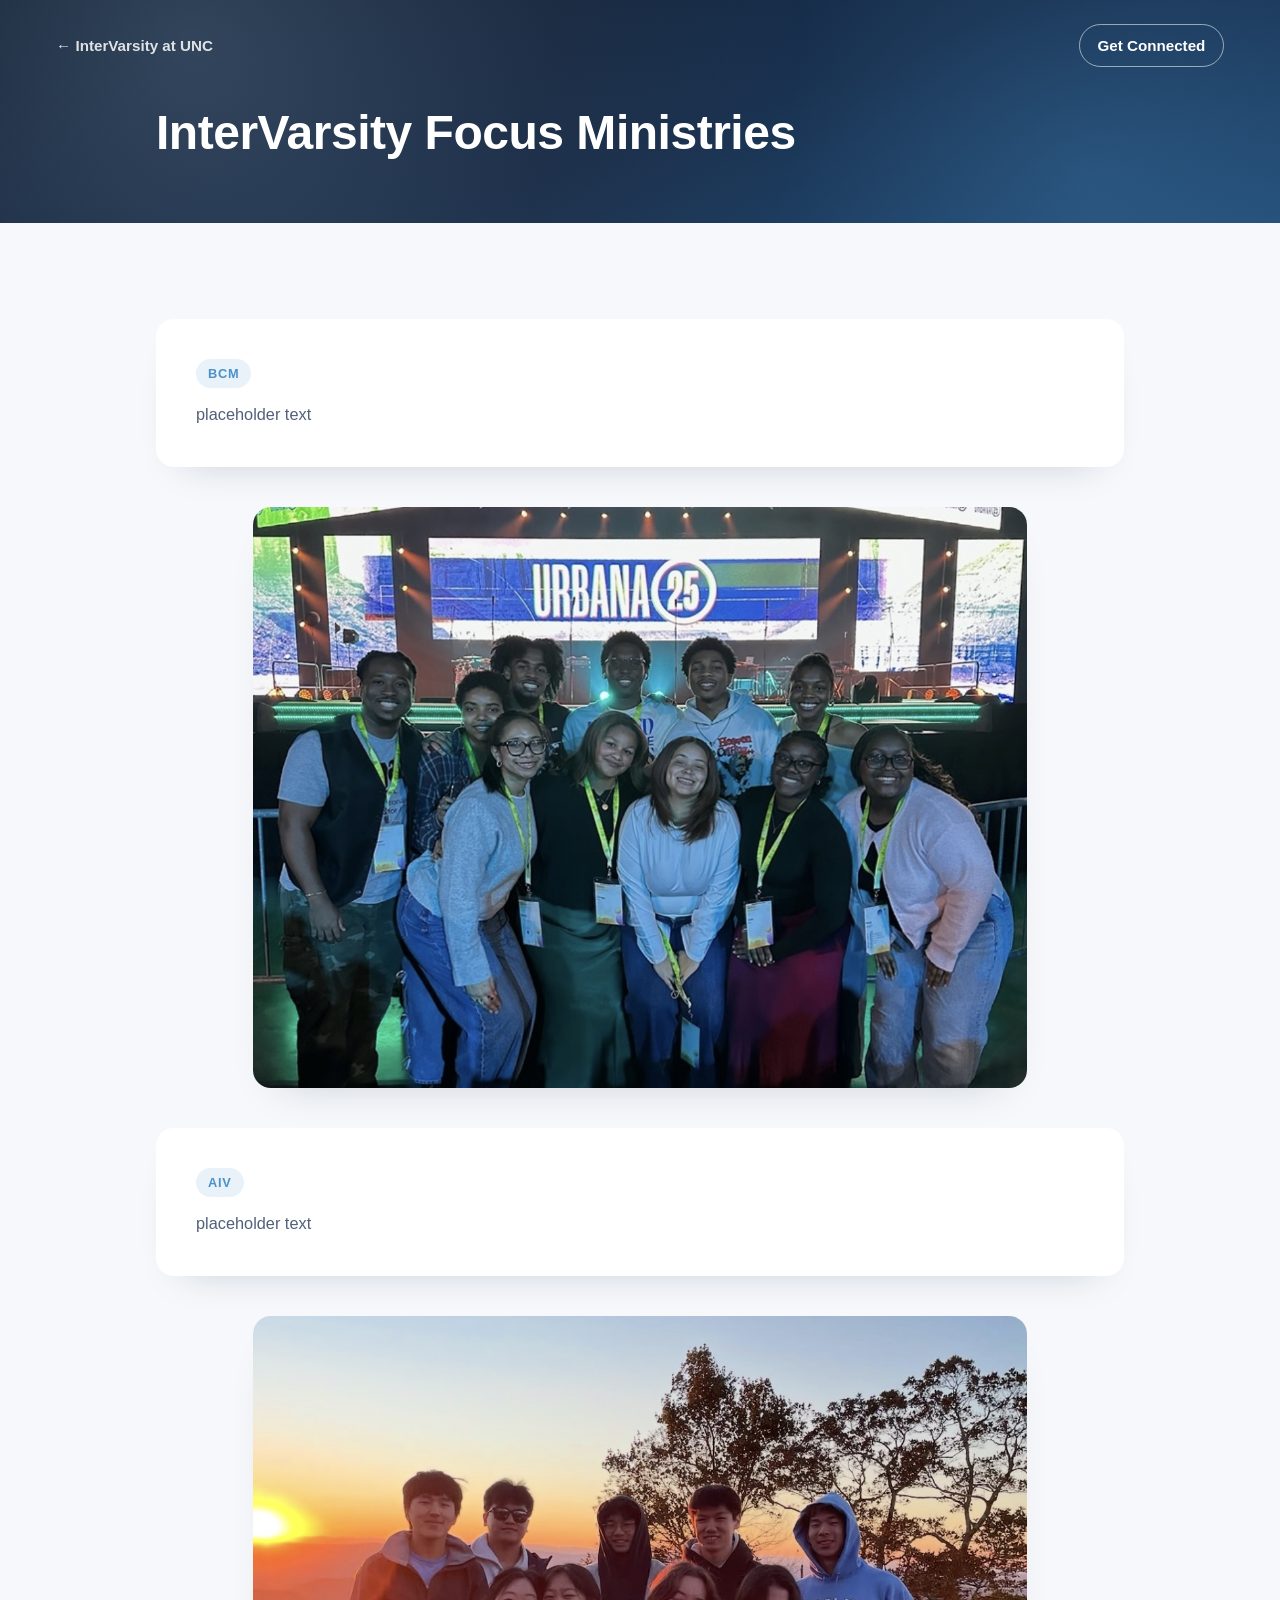
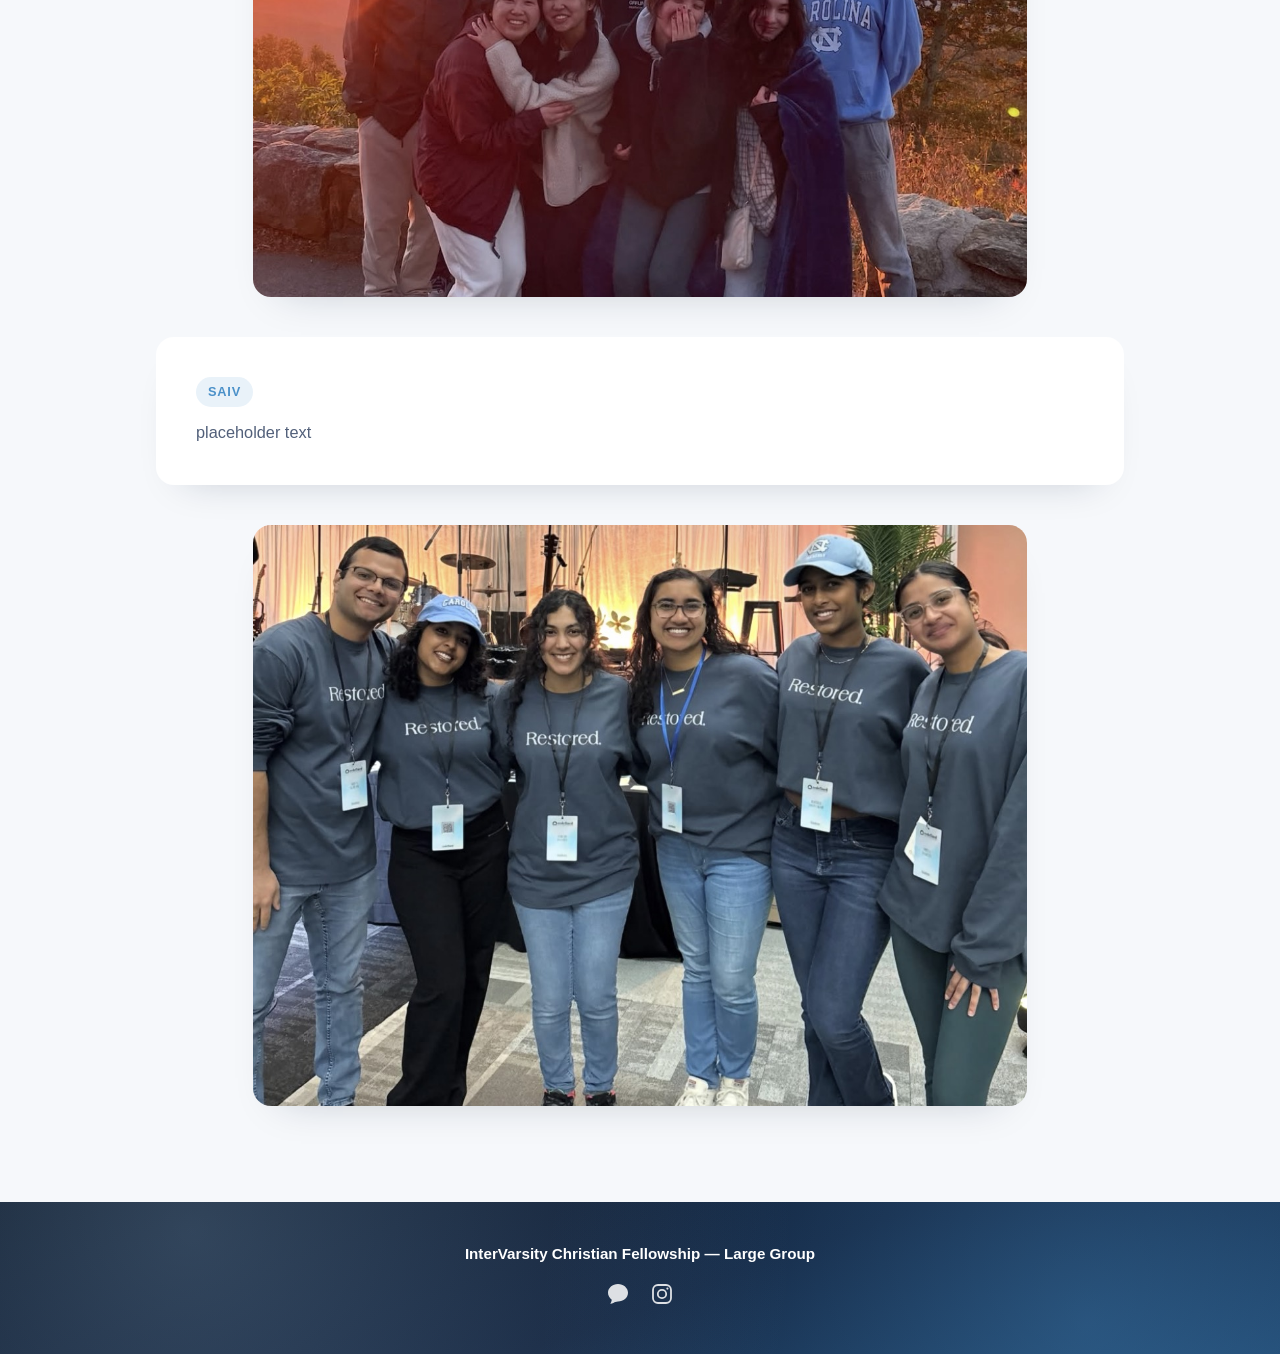
==== focus-ministries.html @ 2ed1f2e0 "add focus ministries" ====
<!DOCTYPE html>
<html lang="en">
<head>
<meta charset="UTF-8">
<meta name="viewport" content="width=device-width, initial-scale=1.0">
<title>Large Group &middot; InterVarsity at UNC</title>
<meta name="description" content="Large Group at InterVarsity at UNC.">
<link rel="stylesheet" href="styles.css">
</head>
<body>

<header class="page-header">
  <div class="hero-bg" aria-hidden="true"></div>
  <nav class="hero-nav">
    <a class="back-link" href="index.html">&larr; InterVarsity at UNC</a>
    <a class="nav-cta" href="https://forms.gle/jEwsUKSx9s3a9Z9p7" target="_blank" rel="noopener noreferrer">Get Connected</a>
  </nav>
  <div class="page-header-content">
    <h1>InterVarsity Focus Ministries</h1>
  </div>
</header>

<main id="main">

  <section class="split" id="what">
    <div class="split-card reveal">
      <h2 class="tag">BCM</h2>
      <p>placeholder text</p>
    </div>
    <div class="split-card split-card-media reveal">
      <img class="img" src="images/BCM_urbana.png" alt="BCM">
    </div>
    <div class="split-card reveal">
      <h2 class="tag">AIV</h2>
      <p>placeholder text</p>
    </div>
    <div class="split-card split-card-media reveal">
      <img class="img" src="images/AIV.png" alt="AIV">
    </div>

    <div class="split-card reveal">
      <h2 class="tag">SAIV</h2>
      <p>placeholder text</p>
    </div>
    <div class="split-card split-card-media reveal">
      <img class="img" src="images/SAIV_temp.png" alt="SAIV">
    </div>
  </section>

</main>

<footer class="site-footer">
  <div class="site-footer-bg" aria-hidden="true"></div>
  <p>InterVarsity Christian Fellowship &mdash; Large Group</p>
  <div class="site-footer-social">
    <a href="https://groupme.com/join_group/44643559/pzrvsnyl" target="_blank" rel="noopener noreferrer" aria-label="GroupMe">
      <svg viewBox="0 0 24 24" width="24" height="24" fill="currentColor" aria-hidden="true"><path d="M12 2C6.48 2 2 5.94 2 10.8c0 2.77 1.46 5.24 3.75 6.86-.12.98-.45 2.36-1.32 3.7-.13.2.03.45.26.4 1.94-.44 3.4-1.24 4.3-1.85A11.6 11.6 0 0 0 12 19.6c5.52 0 10-3.94 10-8.8S17.52 2 12 2z"/></svg>
    </a>
    <a href="https://www.instagram.com/unc_intervarsity?igsh=MTRnNTh1M2J2ZXZsbg==" target="_blank" rel="noopener noreferrer" aria-label="Instagram">
      <svg viewBox="0 0 24 24" width="24" height="24" fill="none" stroke="currentColor" stroke-width="1.8" aria-hidden="true"><rect x="3" y="3" width="18" height="18" rx="5"/><circle cx="12" cy="12" r="4.2"/><circle cx="17.4" cy="6.6" r="1.1" fill="currentColor" stroke="none"/></svg>
    </a>
  </div>
</footer>

<script src="script.js"></script>
</body>
</html>
---- styles.css ----
:root {
  --navy: #10203a;
  --navy-deep: #081426;
  --blue: #4b91c9;
  --blue-light: #a8cdea;
  --ink: #14213a;
  --paper: #f6f8fb;
  --white: #ffffff;
  --muted: #52607a;
  --radius: 18px;
  --max-width: 1080px;
  font-size: 16px;
}

* { box-sizing: border-box; }

html { scroll-behavior: smooth; }

body {
  margin: 0;
  font-family: -apple-system, "Segoe UI", Roboto, Helvetica, Arial, sans-serif;
  color: var(--ink);
  background: var(--paper);
  line-height: 1.55;
}

h1, h2 { font-weight: 800; letter-spacing: -0.01em; margin: 0; }

p { margin: 0; }

.skip-link {
  position: absolute;
  left: -999px;
  top: 0;
  background: var(--white);
  color: var(--navy);
  padding: 0.6rem 1rem;
  border-radius: 0 0 8px 0;
  z-index: 100;
}
.skip-link:focus {
  left: 0;
}

/* ---------- Hero ---------- */

.hero {
  position: relative;
  min-height: 100vh;
  display: flex;
  flex-direction: column;
  color: var(--white);
  overflow: hidden;
}

.hero-bg {
  position: absolute;
  inset: 0;
  z-index: -1;
  background:
    radial-gradient(circle at 15% 20%, rgba(168, 205, 234, 0.25), transparent 55%),
    radial-gradient(circle at 85% 80%, rgba(75, 145, 201, 0.35), transparent 50%),
    linear-gradient(160deg, var(--navy-deep) 0%, var(--navy) 55%, #1c4066 100%);
}

.hero-nav {
  display: flex;
  align-items: center;
  justify-content: space-between;
  padding: 1.5rem clamp(1.25rem, 5vw, 3.5rem);
}

.back-link {
  color: var(--white);
  text-decoration: none;
  font-weight: 600;
  font-size: 0.95rem;
  opacity: 0.85;
  transition: opacity 0.2s ease;
}
.back-link:hover,
.back-link:focus-visible {
  opacity: 1;
  text-decoration: underline;
}

.hero-nav-end {
  justify-content: flex-end;
}

.nav-cta {
  color: var(--white);
  text-decoration: none;
  font-weight: 600;
  font-size: 0.95rem;
  padding: 0.55rem 1.1rem;
  border: 1.5px solid rgba(255, 255, 255, 0.55);
  border-radius: 999px;
  transition: background 0.2s ease, border-color 0.2s ease;
}
.nav-cta:hover,
.nav-cta:focus-visible {
  background: rgba(255, 255, 255, 0.12);
  border-color: var(--white);
}

.btn.nav-cta {
  font-size: 1.05rem;
  padding: 0.9rem 1.75rem;
}

.hero-content {
  flex: 1;
  display: flex;
  flex-direction: column;
  justify-content: center;
  align-items: center;
  text-align: center;
  max-width: var(--max-width);
  width: 100%;
  margin: 0 auto;
  padding: 0 clamp(1.25rem, 5vw, 3.5rem);
  gap: 1.75rem;
}

.hero-kicker {
  font-size: 0.9rem;
  font-weight: 700;
  letter-spacing: 0.08em;
  text-transform: uppercase;
  color: var(--blue-light);
}

.hero h1 {
  font-size: clamp(2.4rem, 7vw, 4.6rem);
  line-height: 1.05;
}

.hero-buttons {
  display: flex;
  flex-direction: column;
  align-items: center;
  gap: 1rem;
  width: 100%;
  max-width: 11rem;
}

@media (min-width: 600px) {
  .hero-buttons {
    max-width: none;
  }
}

.hero-buttons-primary {
  display: flex;
  flex-direction: column;
  gap: 1rem;
  width: 100%;
}

@media (min-width: 600px) {
  .hero-buttons-primary {
    flex-direction: row;
    width: auto;
    justify-content: center;
  }
}

.btn {
  display: inline-flex;
  align-items: center;
  justify-content: center;
  min-height: 52px;
  min-width: 10.5rem;
  padding: 0.9rem 1.75rem;
  border-radius: 999px;
  font-weight: 700;
  font-size: 1.05rem;
  text-decoration: none;
  white-space: nowrap;
  transition: transform 0.2s ease, background 0.2s ease, border-color 0.2s ease;
}

.btn-primary {
  background: var(--blue);
  color: var(--white);
}
.btn-primary:hover,
.btn-primary:focus-visible {
  background: #5ea3dd;
  transform: translateY(-2px);
}

.btn-secondary {
  background: transparent;
  border: 1.5px solid rgba(255, 255, 255, 0.55);
  color: var(--white);
}
.btn-secondary:hover,
.btn-secondary:focus-visible {
  background: rgba(255, 255, 255, 0.12);
  border-color: var(--white);
  transform: translateY(-2px);
}

/* ---------- Page header (inner pages) ---------- */

.page-header {
  position: relative;
  color: var(--white);
  overflow: hidden;
  padding-bottom: clamp(2.5rem, 6vw, 4rem);
}

.page-header-compact {
  padding-bottom: clamp(1.5rem, 4vw, 2rem);
}

.page-header-content {
  max-width: var(--max-width);
  margin: 0 auto;
  padding: 1rem clamp(1.25rem, 5vw, 3.5rem) 0;
  display: flex;
  flex-direction: column;
  gap: 0.75rem;
}

.page-header-content h1 {
  font-size: clamp(2rem, 6vw, 3rem);
  line-height: 1.08;
}

/* ---------- Blank placeholder page ---------- */

.blank-main {
  min-height: 60vh;
  display: flex;
  align-items: center;
  justify-content: center;
  padding: 2rem clamp(1.25rem, 5vw, 3.5rem);
}

.blank-note {
  color: var(--muted);
  font-size: 1.1rem;
  text-align: center;
}

/* ---------- Split sections ---------- */

.split {
  max-width: var(--max-width);
  margin: 0 auto;
  padding: clamp(3rem, 8vw, 6rem) clamp(1.25rem, 5vw, 3.5rem);
  display: flex;
  flex-direction: column;
  gap: clamp(1.5rem, 4vw, 2.5rem);
}

.split-card {
  background: var(--white);
  border-radius: var(--radius);
  padding: clamp(1.75rem, 4vw, 2.5rem);
  box-shadow: 0 20px 40px -28px rgba(16, 32, 58, 0.25);
  display: flex;
  flex-direction: column;
  gap: 0.85rem;
}

.split-card-media {
  align-self: center;
  width: 80%;
  padding: 0;
  overflow: hidden;
  aspect-ratio: 4 / 3;
}

.split-card-media .img {
  display: block;
  width: 100%;
  height: 100%;
  object-fit: cover;
}

.tag {
  display: inline-block;
  font-size: 0.8rem;
  font-weight: 800;
  letter-spacing: 0.06em;
  text-transform: uppercase;
  color: var(--blue);
  background: rgba(75, 145, 201, 0.12);
  padding: 0.3rem 0.75rem;
  border-radius: 999px;
  width: fit-content;
}

.split-card p {
  color: var(--muted);
  font-size: 1.02rem;
}

/* ---------- Footer ---------- */

.site-footer {
  position: relative;
  overflow: hidden;
  color: var(--white);
  text-align: center;
  padding: 2.5rem 1.25rem 3rem;
}

.site-footer-bg {
  position: absolute;
  inset: 0;
  z-index: -1;
  background:
    radial-gradient(circle at 15% 20%, rgba(168, 205, 234, 0.25), transparent 55%),
    radial-gradient(circle at 85% 80%, rgba(75, 145, 201, 0.35), transparent 50%),
    linear-gradient(160deg, var(--navy-deep) 0%, var(--navy) 55%, #1c4066 100%);
}

.site-footer p {
  font-weight: 600;
  font-size: 0.95rem;
}

.site-footer-social {
  display: flex;
  justify-content: center;
  gap: 1.25rem;
  margin-top: 1rem;
}

.site-footer-social a {
  display: inline-flex;
  color: var(--white);
  opacity: 0.85;
  transition: opacity 0.2s ease, transform 0.2s ease;
}

.site-footer-social a:hover,
.site-footer-social a:focus-visible {
  opacity: 1;
  transform: translateY(-2px);
}


/* ---------- Reveal animation ---------- */

.reveal {
  opacity: 0;
  transform: translateY(18px);
  transition: opacity 0.6s ease, transform 0.6s ease;
}

.reveal.is-visible {
  opacity: 1;
  transform: translateY(0);
}

@media (prefers-reduced-motion: reduce) {
  html { scroll-behavior: auto; }
  .reveal { opacity: 1; transform: none; transition: none; }
  .btn:hover { transform: none; }
}
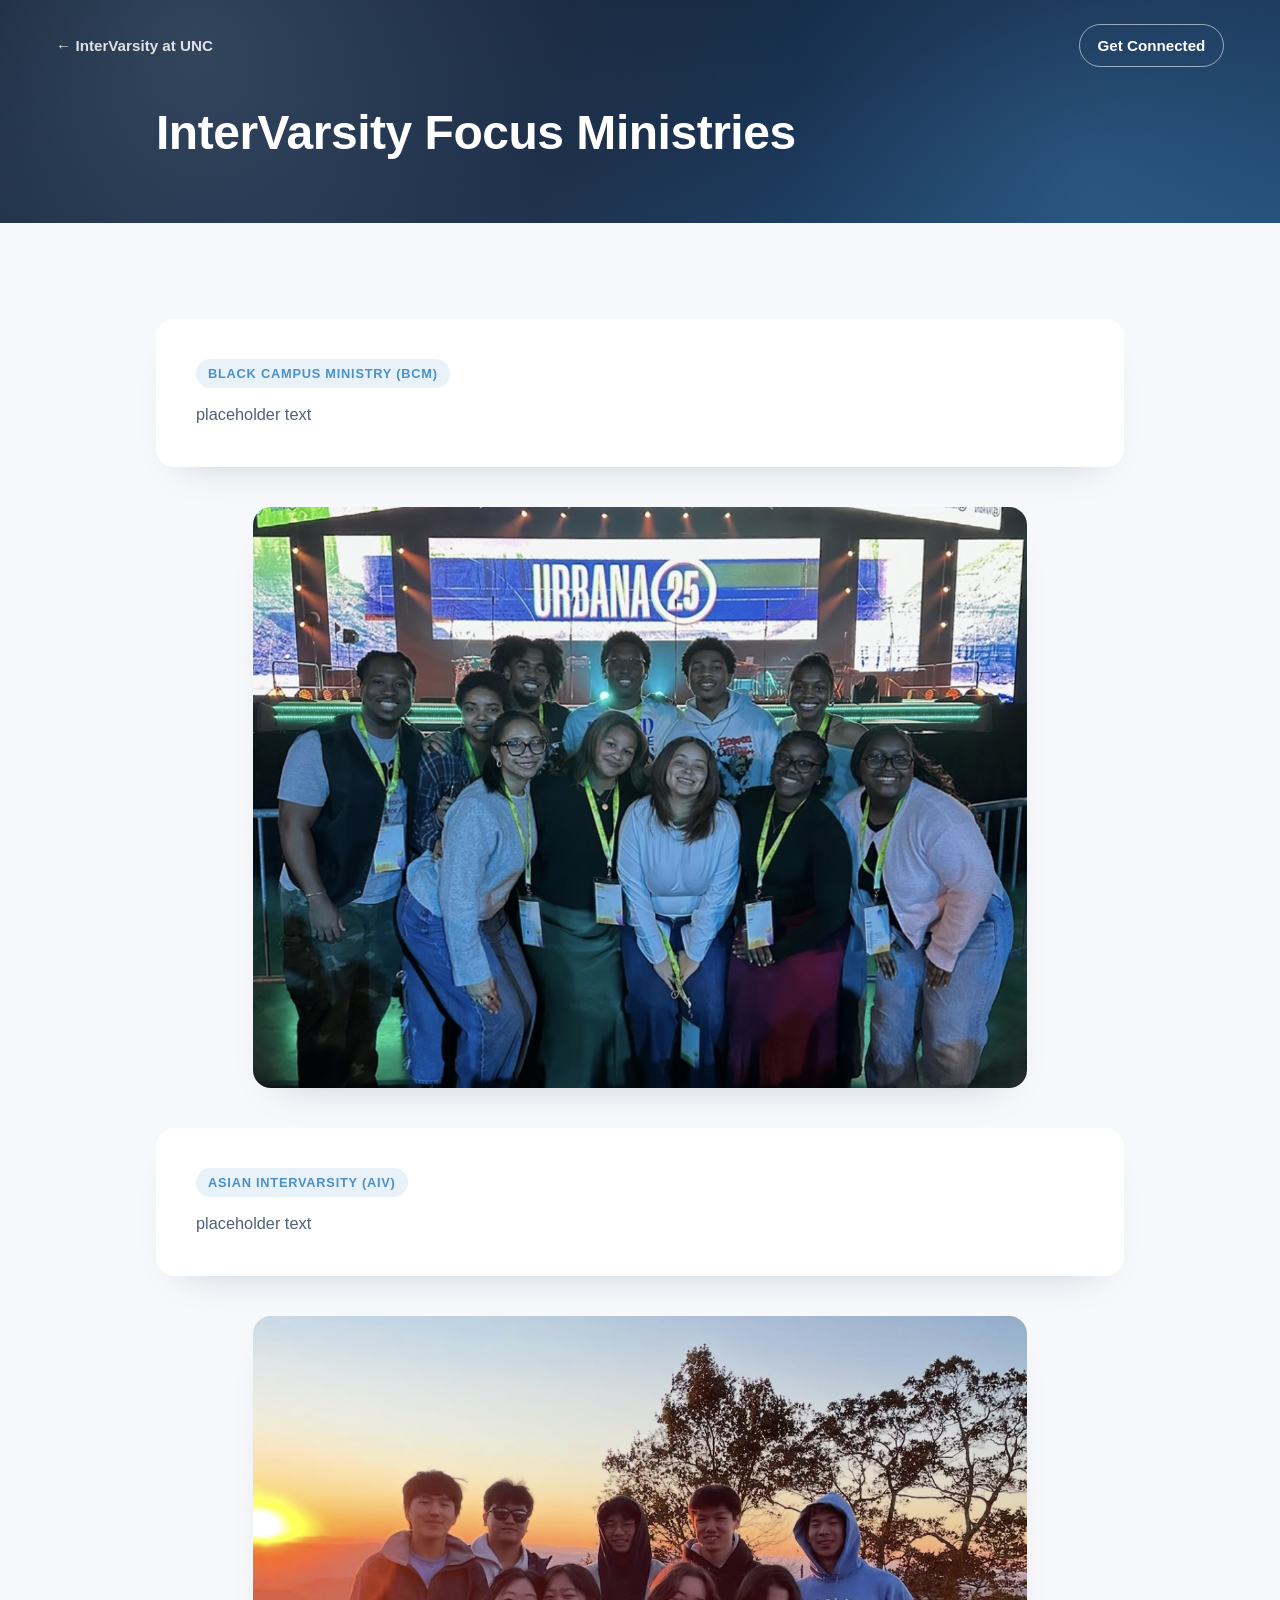
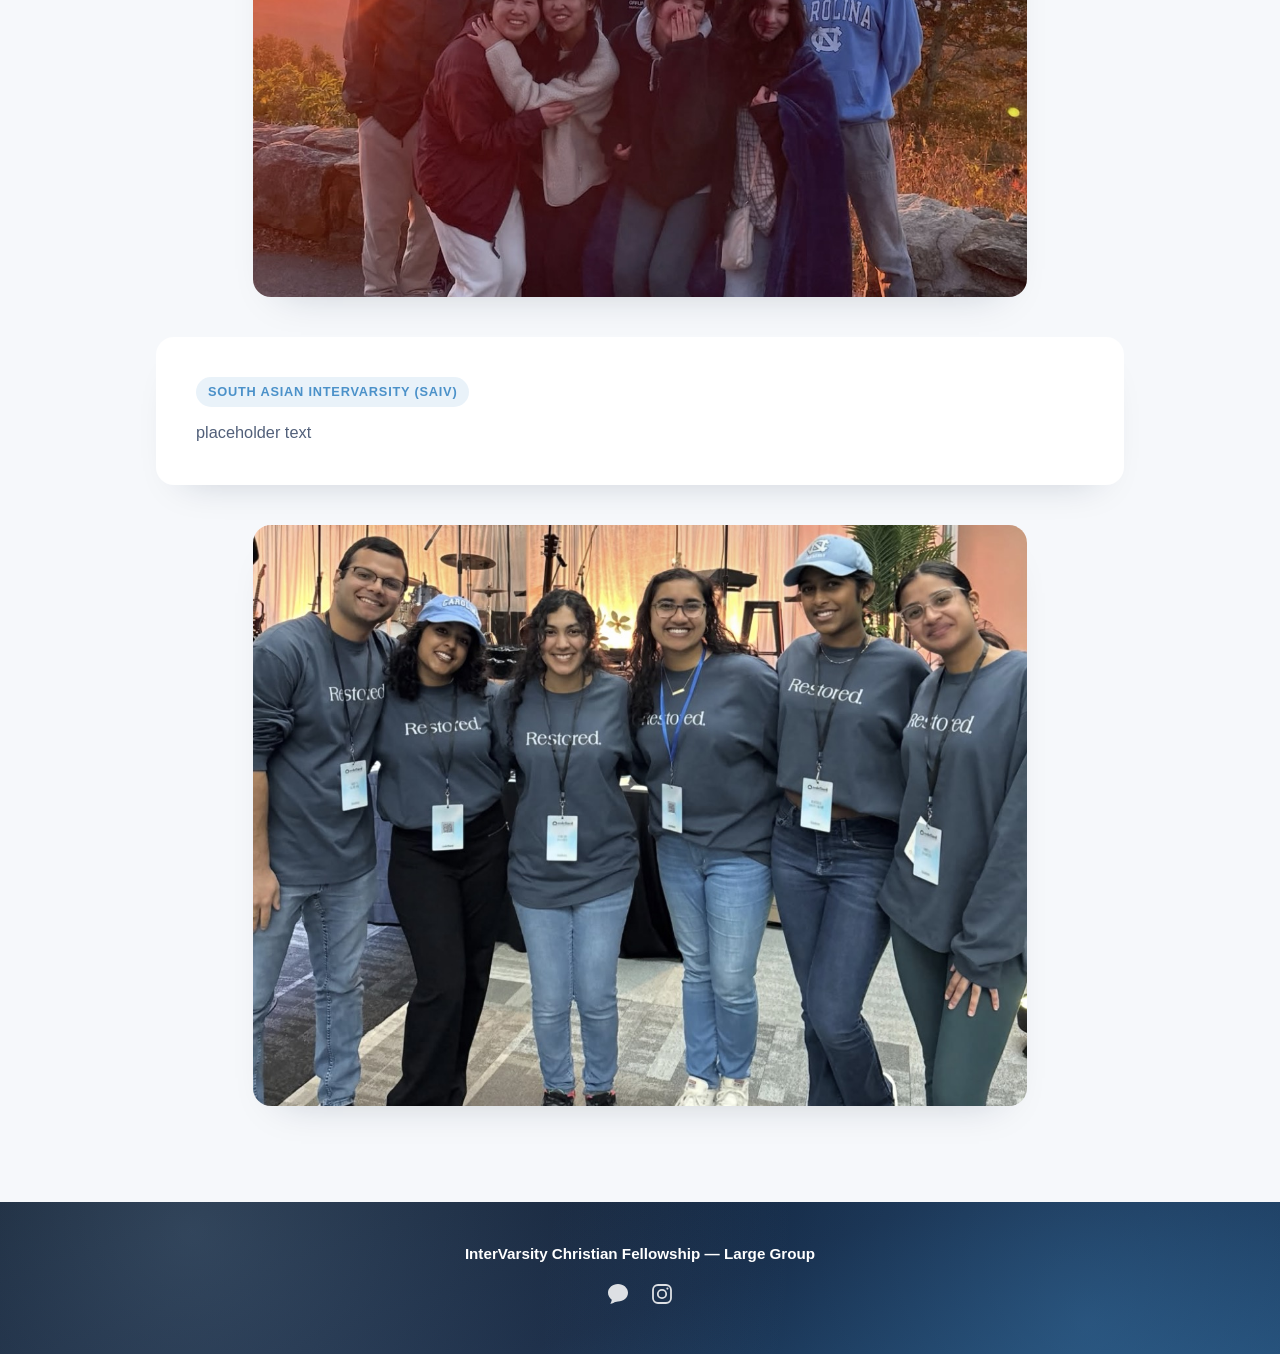
==== commit bb46b4a5: "updated focus ministry subtitles" ====
--- a/focus-ministries.html
+++ b/focus-ministries.html
@@ -24,14 +24,14 @@
 
   <section class="split" id="what">
     <div class="split-card reveal">
-      <h2 class="tag">BCM</h2>
+      <h2 class="tag">Black Campus Ministry (BCM)</h2>
       <p>placeholder text</p>
     </div>
     <div class="split-card split-card-media reveal">
       <img class="img" src="images/BCM_urbana.png" alt="BCM">
     </div>
     <div class="split-card reveal">
-      <h2 class="tag">AIV</h2>
+      <h2 class="tag">Asian InterVarsity (AIV)</h2>
       <p>placeholder text</p>
     </div>
     <div class="split-card split-card-media reveal">
@@ -39,7 +39,7 @@
     </div>
 
     <div class="split-card reveal">
-      <h2 class="tag">SAIV</h2>
+      <h2 class="tag">South Asian InterVarsity (SAIV)</h2>
       <p>placeholder text</p>
     </div>
     <div class="split-card split-card-media reveal">
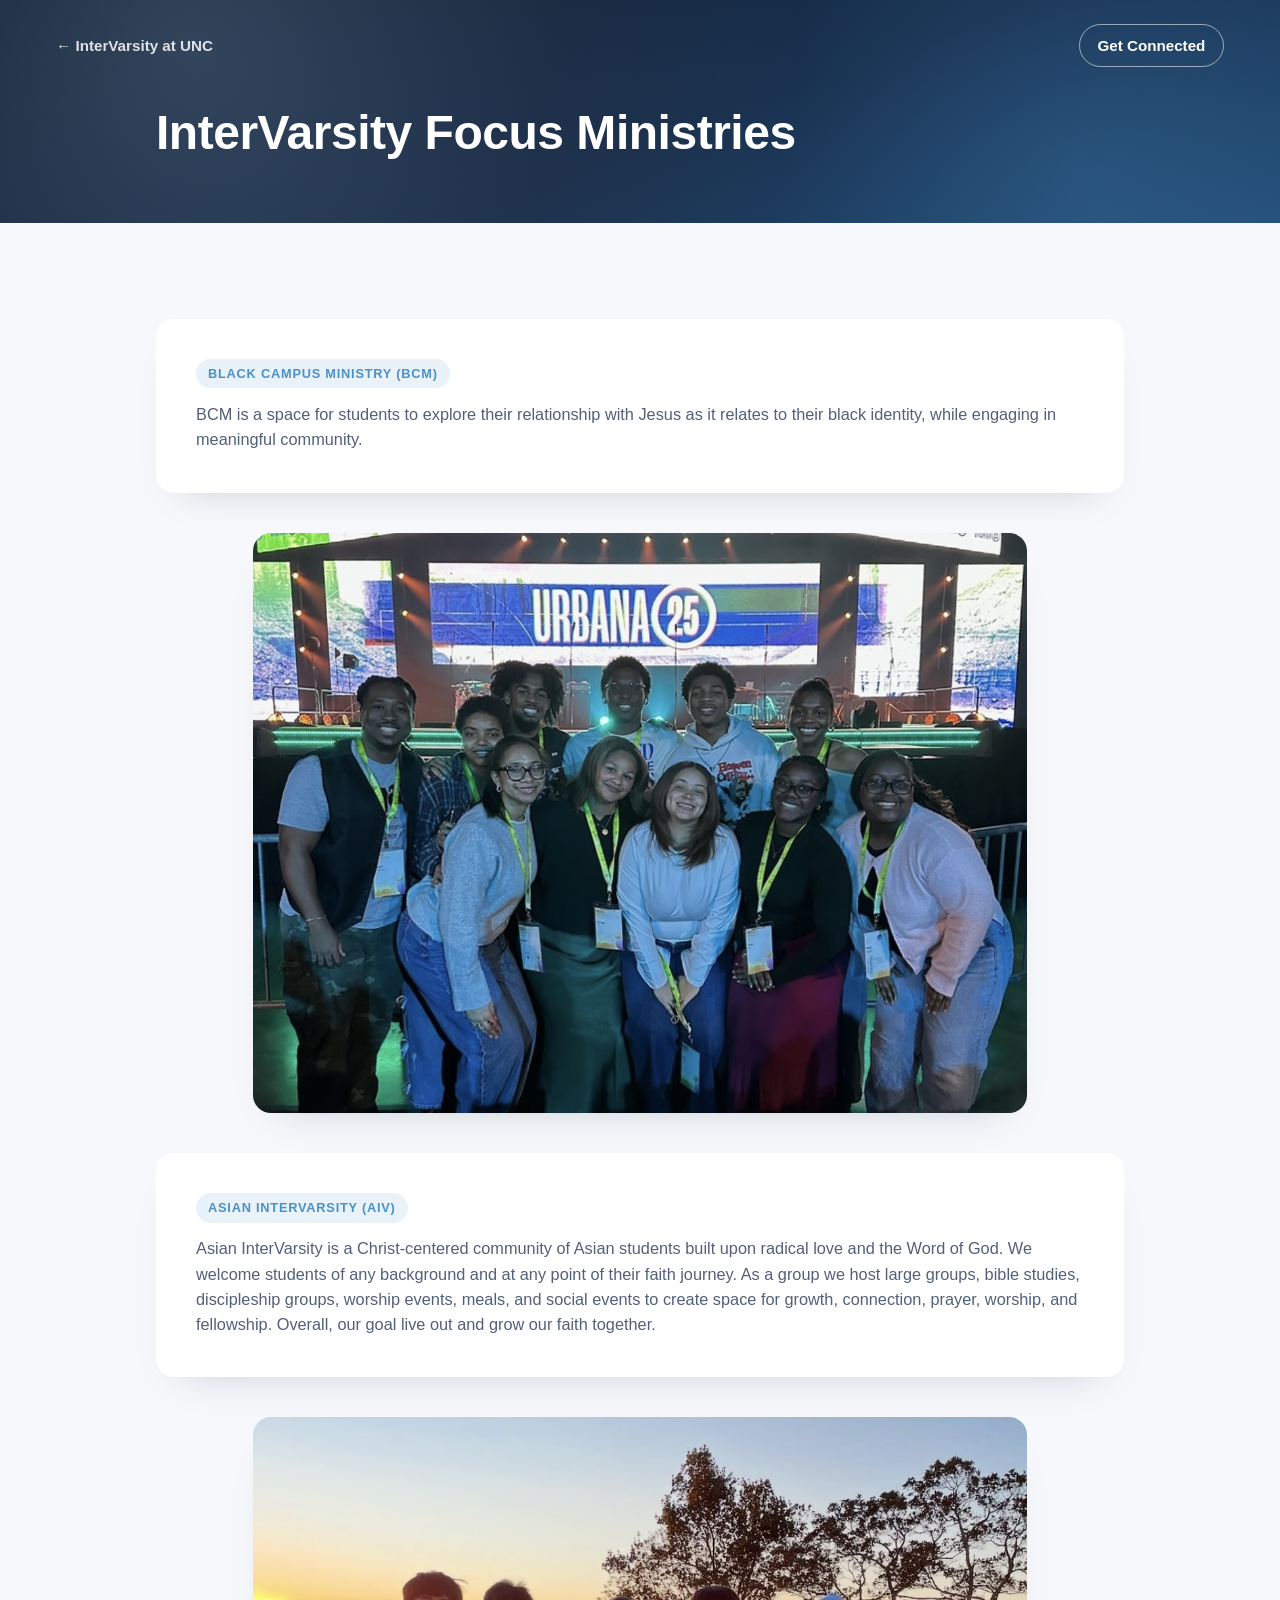
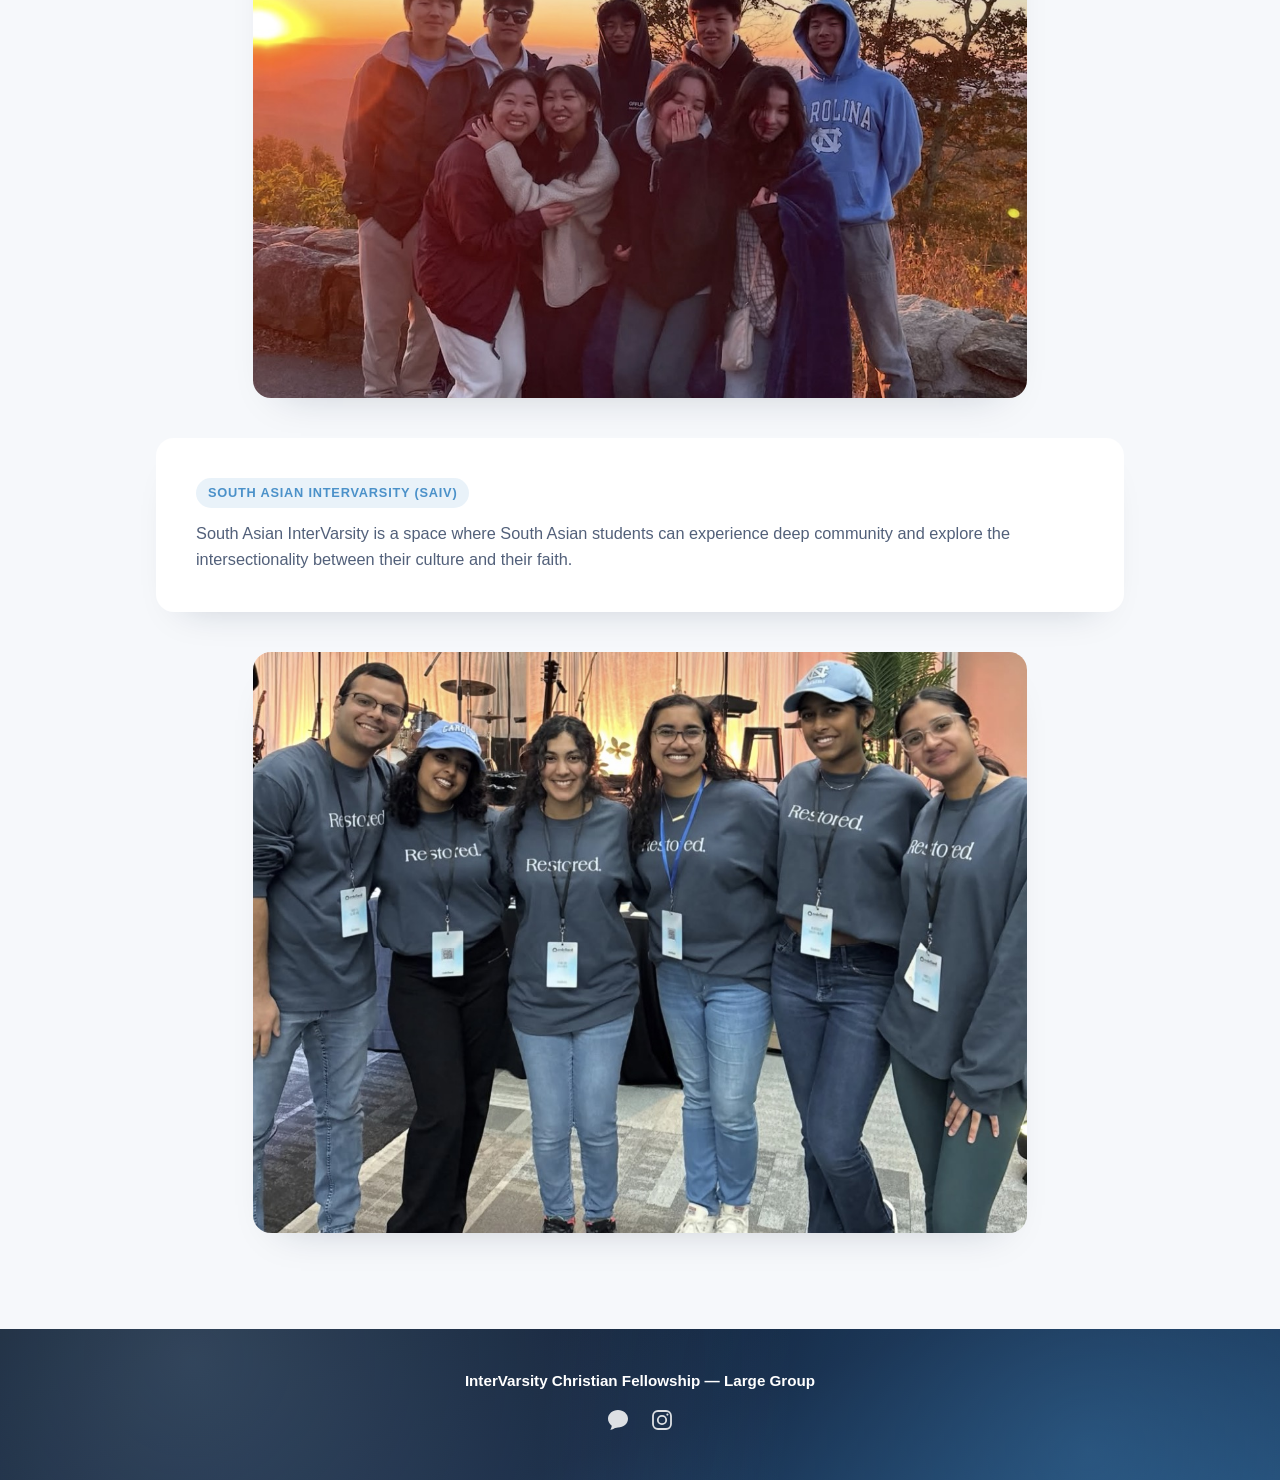
==== commit d99cd526: "updated LG statements and focus ministry statements" ====
--- a/focus-ministries.html
+++ b/focus-ministries.html
@@ -25,14 +25,14 @@
   <section class="split" id="what">
     <div class="split-card reveal">
       <h2 class="tag">Black Campus Ministry (BCM)</h2>
-      <p>placeholder text</p>
+      <p>BCM is a space for students to explore their relationship with Jesus as it relates to their black identity, while engaging in meaningful community.</p>
     </div>
     <div class="split-card split-card-media reveal">
       <img class="img" src="images/BCM_urbana.png" alt="BCM">
     </div>
     <div class="split-card reveal">
       <h2 class="tag">Asian InterVarsity (AIV)</h2>
-      <p>placeholder text</p>
+      <p>Asian InterVarsity is a Christ-centered community of Asian students built upon radical love and the Word of God. We welcome students of any background and at any point of their faith journey. As a group we host large groups, bible studies, discipleship groups, worship events, meals, and social events to create space for growth, connection, prayer, worship, and fellowship. Overall, our goal live out and grow our faith together.</p>
     </div>
     <div class="split-card split-card-media reveal">
       <img class="img" src="images/AIV.png" alt="AIV">
@@ -40,7 +40,7 @@
 
     <div class="split-card reveal">
       <h2 class="tag">South Asian InterVarsity (SAIV)</h2>
-      <p>placeholder text</p>
+      <p>South Asian InterVarsity is a space where South Asian students can experience deep community and explore the intersectionality between their culture and their faith.</p>
     </div>
     <div class="split-card split-card-media reveal">
       <img class="img" src="images/SAIV_temp.png" alt="SAIV">
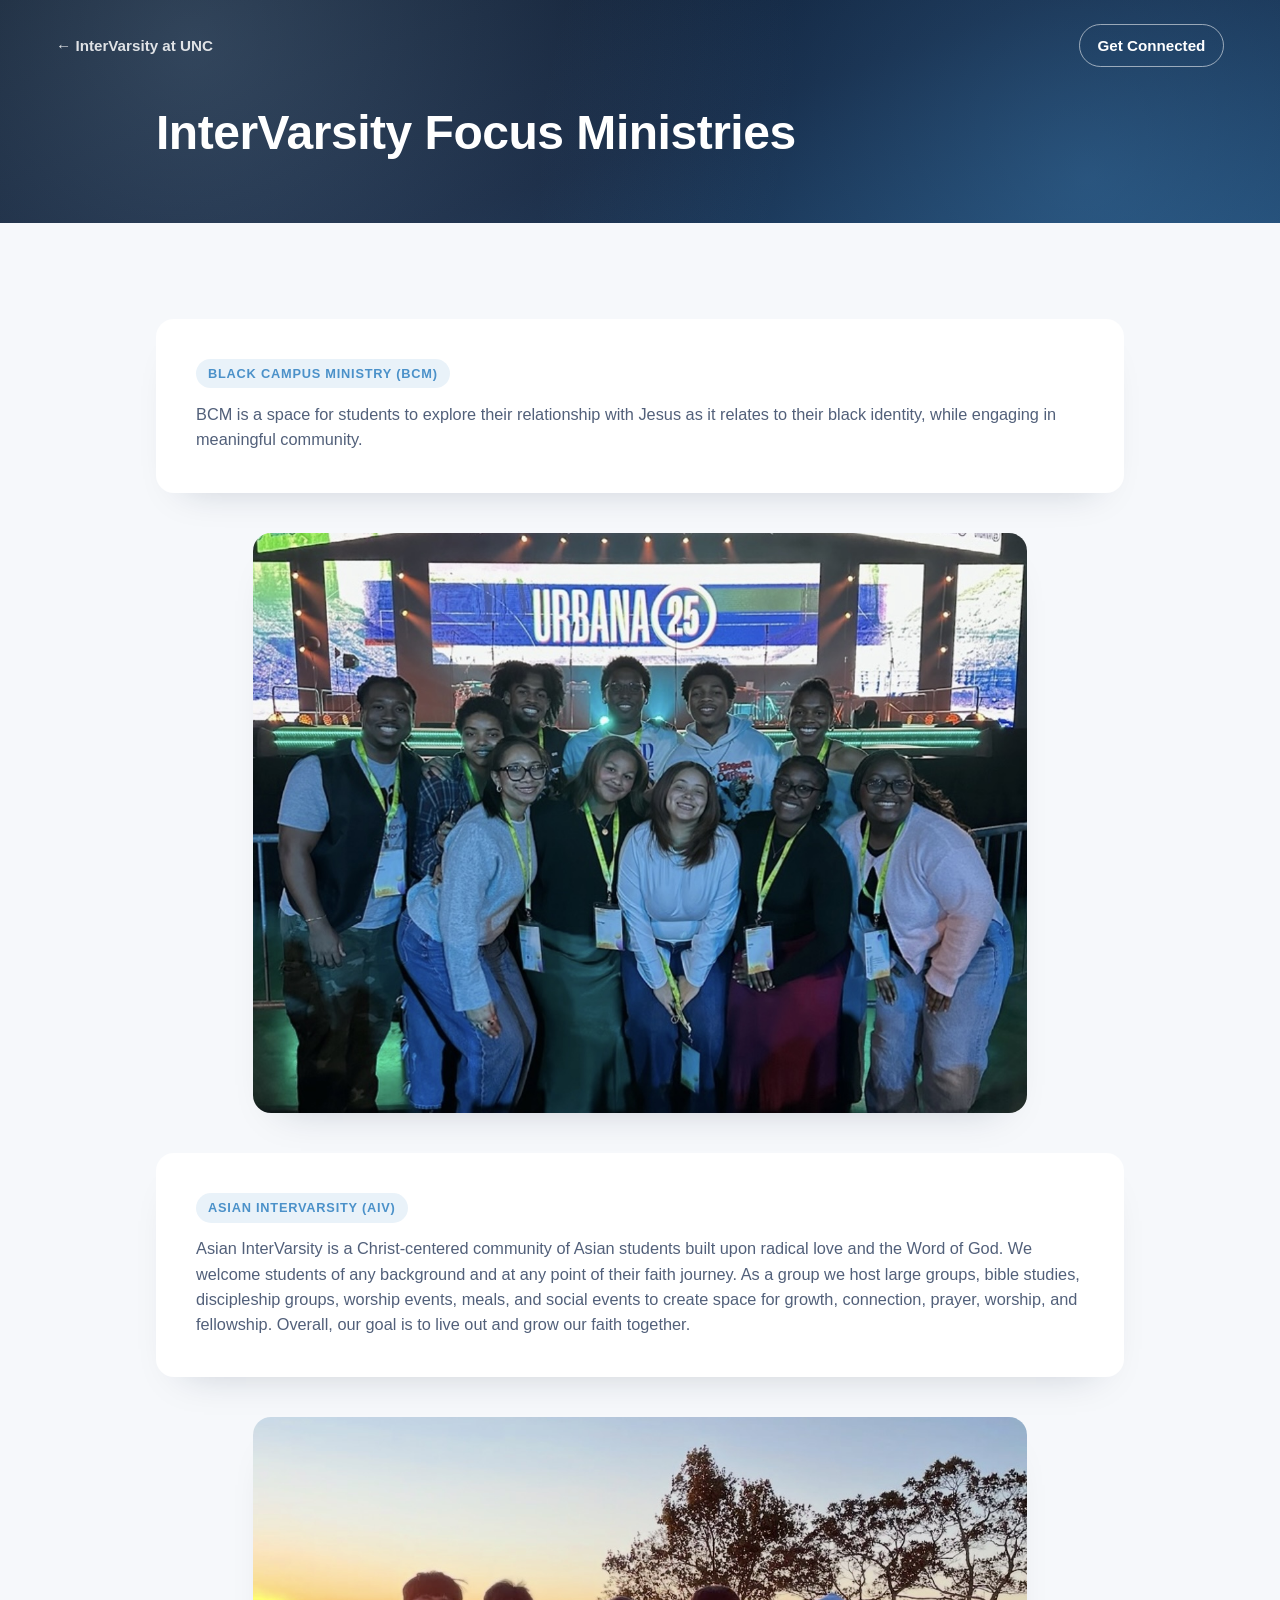
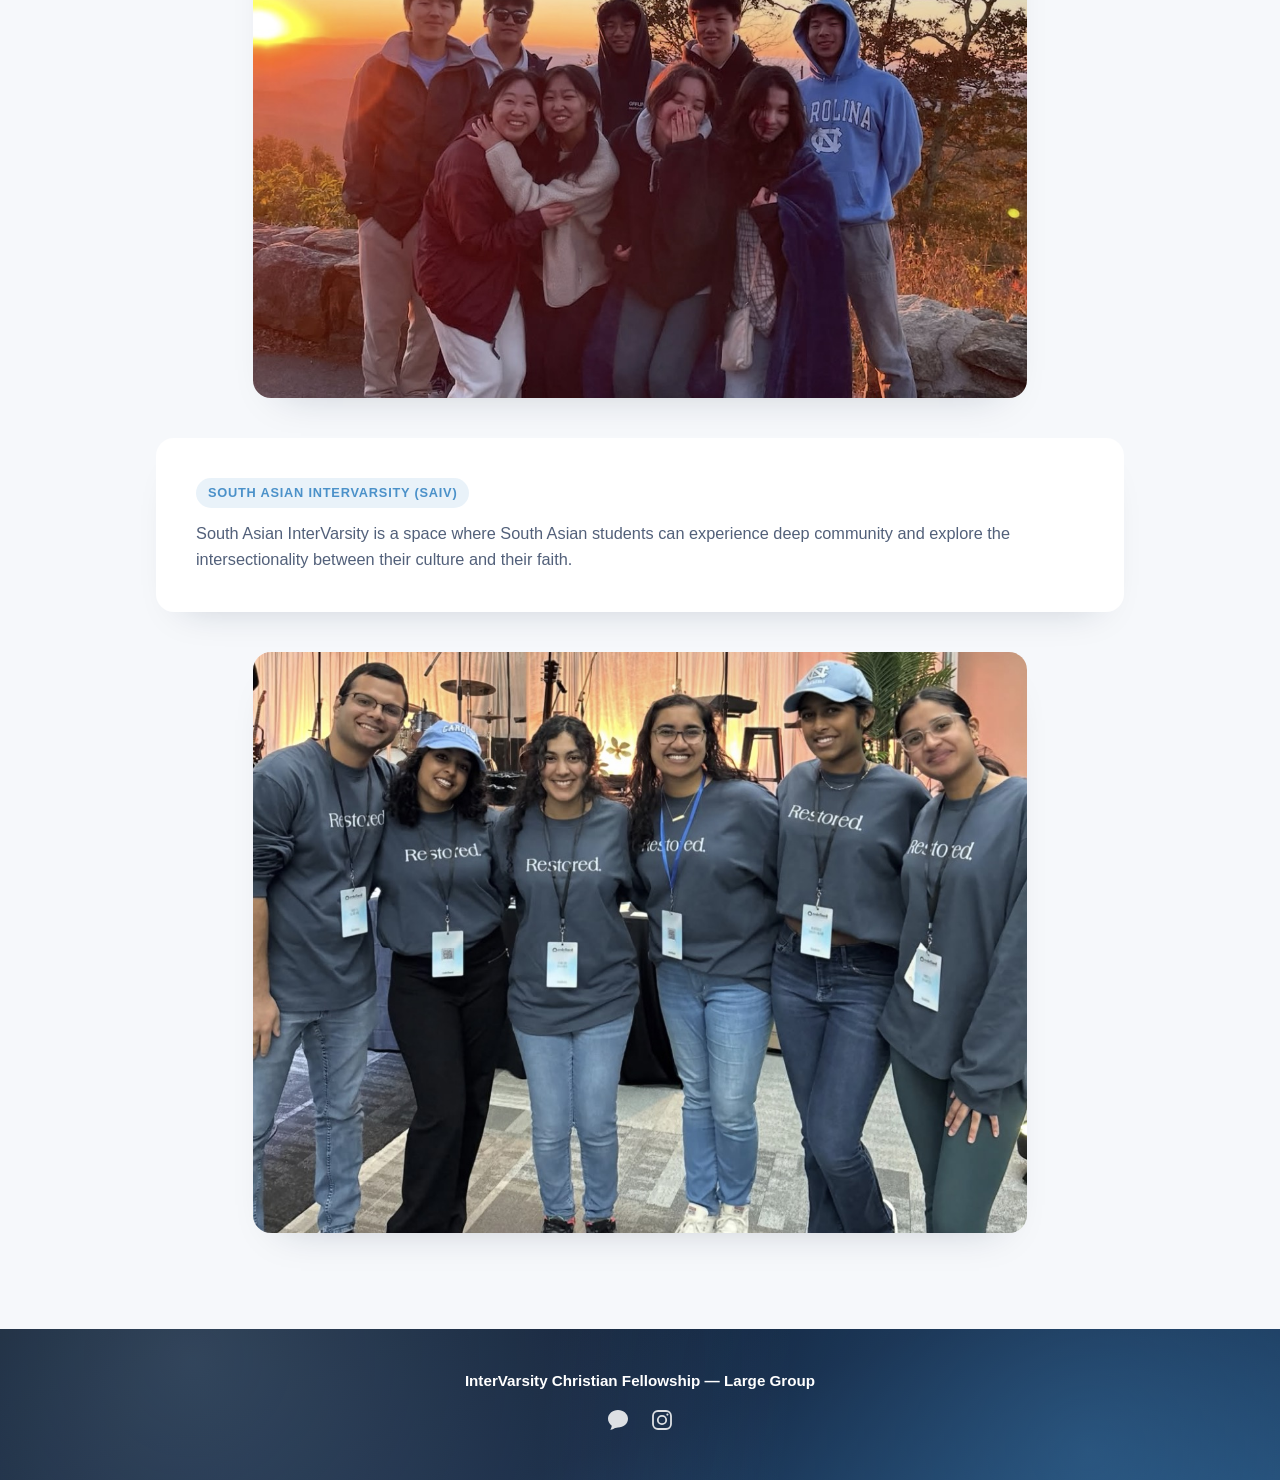
==== commit f31c3a15: "typo fixes" ====
--- a/focus-ministries.html
+++ b/focus-ministries.html
@@ -32,7 +32,7 @@
     </div>
     <div class="split-card reveal">
       <h2 class="tag">Asian InterVarsity (AIV)</h2>
-      <p>Asian InterVarsity is a Christ-centered community of Asian students built upon radical love and the Word of God. We welcome students of any background and at any point of their faith journey. As a group we host large groups, bible studies, discipleship groups, worship events, meals, and social events to create space for growth, connection, prayer, worship, and fellowship. Overall, our goal live out and grow our faith together.</p>
+      <p>Asian InterVarsity is a Christ-centered community of Asian students built upon radical love and the Word of God. We welcome students of any background and at any point of their faith journey. As a group we host large groups, bible studies, discipleship groups, worship events, meals, and social events to create space for growth, connection, prayer, worship, and fellowship. Overall, our goal is to live out and grow our faith together.</p>
     </div>
     <div class="split-card split-card-media reveal">
       <img class="img" src="images/AIV.png" alt="AIV">
